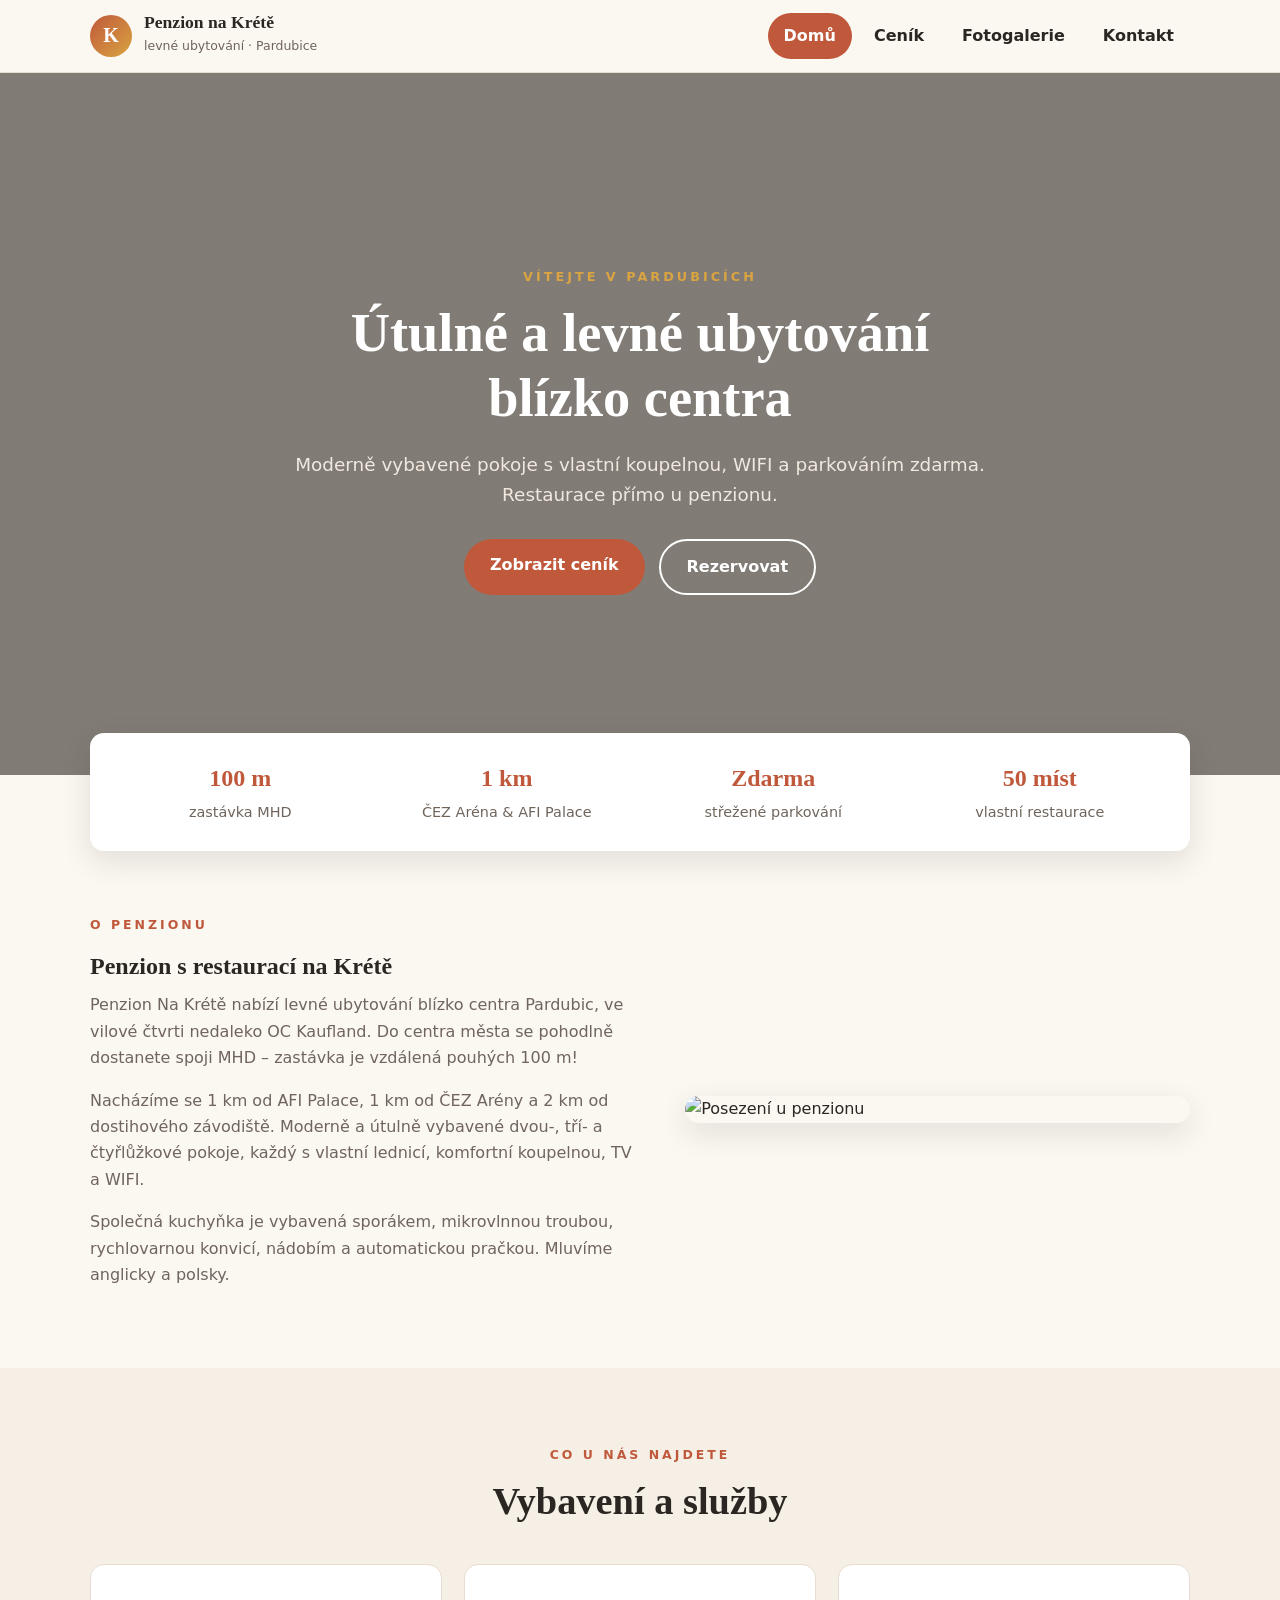
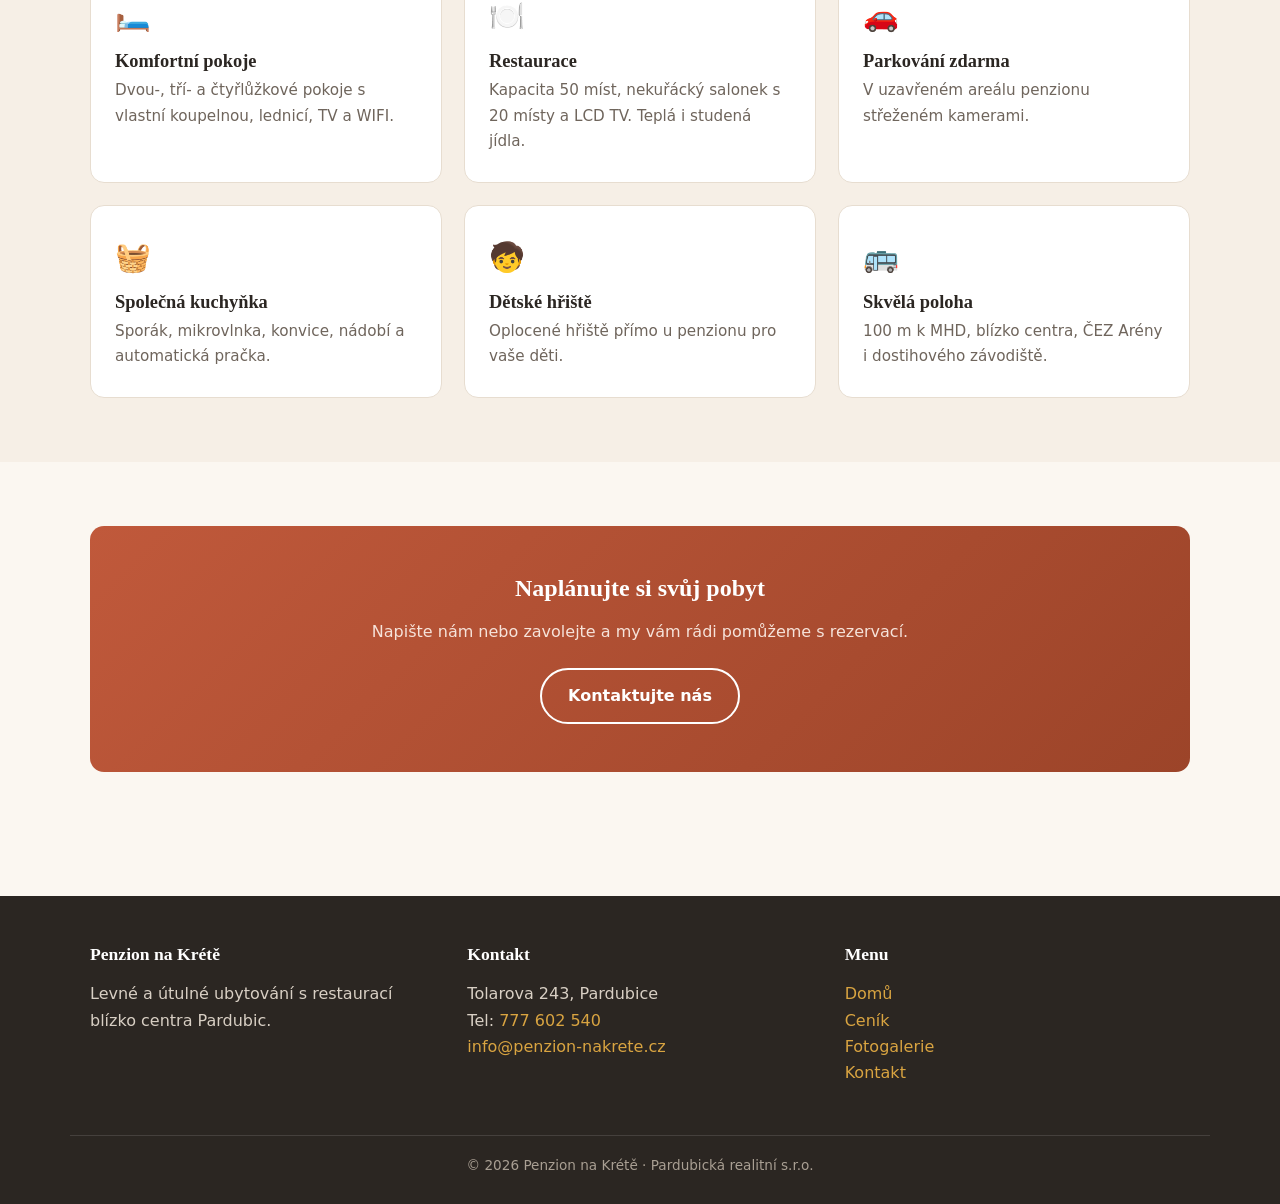
==== index.html @ 8713d65c "Add files via upload" ====
<!DOCTYPE html>
<html lang="cs">
<head>
  <meta charset="UTF-8" />
  <meta name="viewport" content="width=device-width, initial-scale=1" />
  <title>Penzion na Krétě – levné ubytování v Pardubicích</title>
  <meta name="description" content="Penzion Na Krétě nabízí levné a útulné ubytování blízko centra Pardubic. Restaurace, parkování zdarma, WIFI, dětské hřiště." />
  <link rel="stylesheet" href="base.css" />
  <link rel="stylesheet" href="index.css" />
</head>
<body>

  <!-- HLAVIČKA -->
  <header class="site-header">
    <div class="container header-inner">
      <a class="brand" href="index.html">
        <span class="brand-mark">K</span>
        <span class="brand-text">
          <strong>Penzion na Krétě</strong>
          <span>levné ubytování · Pardubice</span>
        </span>
      </a>
      <button class="burger" aria-label="Menu" aria-expanded="false">
        <span></span><span></span><span></span>
      </button>
      <nav class="main-nav">
        <ul>
          <li><a href="index.html" class="active">Domů</a></li>
          <li><a href="cenik.html">Ceník</a></li>
          <li><a href="fotogalerie.html">Fotogalerie</a></li>
          <li><a href="kontakt.html">Kontakt</a></li>
        </ul>
      </nav>
    </div>
  </header>

  <!-- HERO -->
  <section class="hero">
    <div class="hero-inner">
      <p class="eyebrow">Vítejte v Pardubicích</p>
      <h1>Útulné a levné ubytování blízko centra</h1>
      <p>Moderně vybavené pokoje s vlastní koupelnou, WIFI a parkováním zdarma. Restaurace přímo u penzionu.</p>
      <div class="hero-actions">
        <a href="cenik.html" class="btn">Zobrazit ceník</a>
        <a href="kontakt.html" class="btn btn-outline">Rezervovat</a>
      </div>
    </div>
  </section>

  <!-- RYCHLÁ FAKTA -->
  <div class="container facts">
    <div class="facts-grid">
      <div class="fact"><b>100 m</b><span>zastávka MHD</span></div>
      <div class="fact"><b>1 km</b><span>ČEZ Aréna &amp; AFI Palace</span></div>
      <div class="fact"><b>Zdarma</b><span>střežené parkování</span></div>
      <div class="fact"><b>50 míst</b><span>vlastní restaurace</span></div>
    </div>
  </div>

  <!-- O PENZIONU -->
  <section class="section">
    <div class="container">
      <div class="about-grid">
        <div class="about-text">
          <p class="eyebrow" style="text-transform:uppercase;letter-spacing:3px;font-size:.78rem;color:var(--terracotta);font-weight:700;">O penzionu</p>
          <h2>Penzion s restaurací na Krétě</h2>
          <p>Penzion Na Krétě nabízí levné ubytování blízko centra Pardubic, ve vilové čtvrti nedaleko OC Kaufland. Do centra města se pohodlně dostanete spoji MHD – zastávka je vzdálená pouhých 100 m!</p>
          <p>Nacházíme se 1 km od AFI Palace, 1 km od ČEZ Arény a 2 km od dostihového závodiště. Moderně a útulně vybavené dvou-, tří- a čtyřlůžkové pokoje, každý s vlastní lednicí, komfortní koupelnou, TV a WIFI.</p>
          <p>Společná kuchyňka je vybavená sporákem, mikrovlnnou troubou, rychlovarnou konvicí, nádobím a automatickou pračkou. Mluvíme anglicky a polsky.</p>
        </div>
        <div class="about-img">
          <img src="images/phoca_thumb_l_P8182664.jpg" alt="Posezení u penzionu" />
        </div>
      </div>
    </div>
  </section>

  <!-- VYBAVENÍ -->
  <section class="section" style="background:var(--sand);">
    <div class="container">
      <div class="section-title">
        <p class="eyebrow">Co u nás najdete</p>
        <h2>Vybavení a služby</h2>
      </div>
      <div class="features">
        <div class="feature"><div class="ico">🛏️</div><h3>Komfortní pokoje</h3><p>Dvou-, tří- a čtyřlůžkové pokoje s vlastní koupelnou, lednicí, TV a WIFI.</p></div>
        <div class="feature"><div class="ico">🍽️</div><h3>Restaurace</h3><p>Kapacita 50 míst, nekuřácký salonek s 20 místy a LCD TV. Teplá i studená jídla.</p></div>
        <div class="feature"><div class="ico">🚗</div><h3>Parkování zdarma</h3><p>V uzavřeném areálu penzionu střeženém kamerami.</p></div>
        <div class="feature"><div class="ico">🧺</div><h3>Společná kuchyňka</h3><p>Sporák, mikrovlnka, konvice, nádobí a automatická pračka.</p></div>
        <div class="feature"><div class="ico">🧒</div><h3>Dětské hřiště</h3><p>Oplocené hřiště přímo u penzionu pro vaše děti.</p></div>
        <div class="feature"><div class="ico">🚌</div><h3>Skvělá poloha</h3><p>100 m k MHD, blízko centra, ČEZ Arény i dostihového závodiště.</p></div>
      </div>
    </div>
  </section>

  <!-- CTA -->
  <section class="section">
    <div class="container">
      <div class="cta">
        <h2>Naplánujte si svůj pobyt</h2>
        <p>Napište nám nebo zavolejte a my vám rádi pomůžeme s rezervací.</p>
        <a href="kontakt.html" class="btn btn-outline">Kontaktujte nás</a>
      </div>
    </div>
  </section>

  <!-- PATIČKA -->
  <footer class="site-footer">
    <div class="container footer-grid">
      <div>
        <h3>Penzion na Krétě</h3>
        <p>Levné a útulné ubytování s restaurací blízko centra Pardubic.</p>
      </div>
      <div>
        <h3>Kontakt</h3>
        <p>Tolarova 243, Pardubice<br />
        Tel: <a href="tel:+420777602540">777 602 540</a><br />
        <a href="mailto:info@penzion-nakrete.cz">info@penzion-nakrete.cz</a></p>
      </div>
      <div>
        <h3>Menu</h3>
        <p><a href="index.html">Domů</a><br />
        <a href="cenik.html">Ceník</a><br />
        <a href="fotogalerie.html">Fotogalerie</a><br />
        <a href="kontakt.html">Kontakt</a></p>
      </div>
    </div>
    <div class="footer-bottom container">
      © <span data-year></span> Penzion na Krétě · Pardubická realitní s.r.o.
    </div>
  </footer>

  <script src="config.js"></script>
  <script src="site.js"></script>
</body>
</html>
---- base.css ----
/* =====================================================================
   base.css – sdílené styly (hlavička, navigace, burger menu, patička)
   Barevné téma: zemité/terakotové tóny (jako slunečná Kréta)
   ===================================================================== */

:root {
  --terracotta: #c0593b;
  --terracotta-dark: #9c4429;
  --sand: #f6efe6;
  --cream: #fbf7f1;
  --ink: #2b2622;
  --muted: #6f655c;
  --sea: #2a7d8c;
  --gold: #d9a441;
  --line: #e7ddd0;
  --shadow: 0 10px 30px rgba(43, 38, 34, 0.12);
  --radius: 14px;
  --maxw: 1140px;
}

* { box-sizing: border-box; }

html { scroll-behavior: smooth; }

body {
  margin: 0;
  font-family: "Segoe UI", system-ui, -apple-system, Roboto, Arial, sans-serif;
  color: var(--ink);
  background: var(--cream);
  line-height: 1.65;
  -webkit-font-smoothing: antialiased;
}

body.nav-open { overflow: hidden; }

img { max-width: 100%; display: block; }

a { color: var(--terracotta-dark); }

.container {
  width: 100%;
  max-width: var(--maxw);
  margin: 0 auto;
  padding: 0 20px;
}

h1, h2, h3 {
  font-family: Georgia, "Times New Roman", serif;
  color: var(--ink);
  line-height: 1.2;
  margin: 0 0 .5em;
}

.btn {
  display: inline-block;
  background: var(--terracotta);
  color: #fff;
  text-decoration: none;
  padding: 13px 26px;
  border-radius: 50px;
  font-weight: 600;
  border: none;
  cursor: pointer;
  transition: background .2s, transform .2s;
}
.btn:hover { background: var(--terracotta-dark); transform: translateY(-2px); }
.btn-outline {
  background: transparent;
  color: #fff;
  border: 2px solid #fff;
}
.btn-outline:hover { background: rgba(255,255,255,.15); }

/* ---------- HLAVIČKA ---------- */
.site-header {
  position: sticky;
  top: 0;
  z-index: 50;
  background: rgba(251, 247, 241, 0.95);
  backdrop-filter: blur(8px);
  border-bottom: 1px solid var(--line);
}
.header-inner {
  display: flex;
  align-items: center;
  justify-content: space-between;
  gap: 16px;
  min-height: 72px;
}
.brand {
  display: flex;
  align-items: center;
  gap: 12px;
  text-decoration: none;
  color: var(--ink);
}
.brand-mark {
  width: 42px; height: 42px;
  border-radius: 50%;
  background: linear-gradient(135deg, var(--terracotta), var(--gold));
  color: #fff;
  display: grid; place-items: center;
  font-family: Georgia, serif;
  font-weight: bold;
  font-size: 20px;
  flex: 0 0 auto;
}
.brand-text strong { font-size: 1.1rem; font-family: Georgia, serif; display:block; line-height:1.1; }
.brand-text span { font-size: .78rem; color: var(--muted); }

.main-nav ul {
  list-style: none;
  display: flex;
  gap: 6px;
  margin: 0; padding: 0;
}
.main-nav a {
  display: block;
  text-decoration: none;
  color: var(--ink);
  padding: 10px 16px;
  border-radius: 50px;
  font-weight: 600;
  transition: background .15s, color .15s;
}
.main-nav a:hover { background: var(--sand); }
.main-nav a.active { background: var(--terracotta); color: #fff; }

/* Burger */
.burger {
  display: none;
  flex-direction: column;
  justify-content: center;
  gap: 5px;
  width: 46px; height: 46px;
  background: transparent;
  border: none;
  cursor: pointer;
  padding: 0;
}
.burger span {
  display: block;
  height: 3px;
  width: 26px;
  margin: 0 auto;
  background: var(--ink);
  border-radius: 3px;
  transition: transform .25s, opacity .25s;
}
.burger.active span:nth-child(1) { transform: translateY(8px) rotate(45deg); }
.burger.active span:nth-child(2) { opacity: 0; }
.burger.active span:nth-child(3) { transform: translateY(-8px) rotate(-45deg); }

/* ---------- PATIČKA ---------- */
.site-footer {
  background: var(--ink);
  color: #d8cfc4;
  margin-top: 60px;
  padding: 48px 0 28px;
}
.footer-grid {
  display: grid;
  grid-template-columns: repeat(3, 1fr);
  gap: 32px;
}
.site-footer h3 { color: #fff; font-size: 1.1rem; }
.site-footer a { color: var(--gold); text-decoration: none; }
.site-footer a:hover { text-decoration: underline; }
.footer-bottom {
  border-top: 1px solid rgba(255,255,255,.12);
  margin-top: 32px;
  padding-top: 18px;
  font-size: .85rem;
  color: #a99f93;
  text-align: center;
}

/* ---------- RESPONZIVITA / BURGER MENU ---------- */
@media (max-width: 860px) {
  .burger { display: flex; }
  .main-nav {
    position: fixed;
    inset: 72px 0 auto 0;
    background: var(--cream);
    border-bottom: 1px solid var(--line);
    box-shadow: var(--shadow);
    transform: translateY(-150%);
    transition: transform .3s ease;
    max-height: calc(100vh - 72px);
    overflow-y: auto;
  }
  .main-nav.open { transform: translateY(0); }
  .main-nav ul { flex-direction: column; gap: 0; padding: 12px; }
  .main-nav a { padding: 14px 16px; font-size: 1.05rem; }
  .footer-grid { grid-template-columns: 1fr; gap: 24px; }
}
---- index.css ----
/* index.css – styly pro úvodní stránku */

.hero {
  position: relative;
  min-height: 78vh;
  display: flex;
  align-items: center;
  color: #fff;
  background:
    linear-gradient(rgba(30,22,16,.55), rgba(30,22,16,.55)),
    url("images/eaab3e021c64078638f8e36612029b47.jpg") center/cover no-repeat;
  text-align: center;
}
.hero-inner { max-width: 760px; margin: 0 auto; padding: 60px 20px; }
.hero .eyebrow {
  text-transform: uppercase;
  letter-spacing: 3px;
  font-size: .8rem;
  color: var(--gold);
  font-weight: 700;
  margin-bottom: 14px;
}
.hero h1 { color: #fff; font-size: clamp(2.1rem, 5vw, 3.4rem); margin-bottom: 16px; }
.hero p { font-size: 1.15rem; color: #f1e9df; margin-bottom: 28px; }
.hero-actions { display: flex; gap: 14px; justify-content: center; flex-wrap: wrap; }

/* Pruh s rychlými fakty */
.facts {
  margin-top: -42px;
  position: relative;
  z-index: 5;
}
.facts-grid {
  display: grid;
  grid-template-columns: repeat(4, 1fr);
  gap: 18px;
  background: #fff;
  border-radius: var(--radius);
  box-shadow: var(--shadow);
  padding: 26px;
}
.fact { text-align: center; }
.fact b { display: block; font-size: 1.5rem; color: var(--terracotta); font-family: Georgia, serif; }
.fact span { font-size: .9rem; color: var(--muted); }

/* Sekce O penzionu */
.section { padding: 64px 0; }
.section-title { text-align: center; max-width: 680px; margin: 0 auto 40px; }
.section-title .eyebrow {
  text-transform: uppercase; letter-spacing: 3px; font-size: .78rem;
  color: var(--terracotta); font-weight: 700;
}
.section-title h2 { font-size: clamp(1.7rem, 3.5vw, 2.4rem); }

.about-grid {
  display: grid;
  grid-template-columns: 1.1fr 1fr;
  gap: 40px;
  align-items: center;
}
.about-text p { color: var(--muted); margin: 0 0 16px; }
.about-img img { border-radius: var(--radius); box-shadow: var(--shadow); }

/* Vybavení / služby */
.features {
  display: grid;
  grid-template-columns: repeat(3, 1fr);
  gap: 22px;
}
.feature {
  background: #fff;
  border: 1px solid var(--line);
  border-radius: var(--radius);
  padding: 28px 24px;
  transition: transform .2s, box-shadow .2s;
}
.feature:hover { transform: translateY(-4px); box-shadow: var(--shadow); }
.feature .ico { font-size: 1.8rem; margin-bottom: 10px; }
.feature h3 { font-size: 1.15rem; margin-bottom: 6px; }
.feature p { color: var(--muted); font-size: .95rem; margin: 0; }

/* CTA pruh */
.cta {
  background: linear-gradient(135deg, var(--terracotta), var(--terracotta-dark));
  color: #fff;
  text-align: center;
  border-radius: var(--radius);
  padding: 48px 24px;
}
.cta h2 { color: #fff; }
.cta p { color: #f6e3da; margin-bottom: 22px; }

@media (max-width: 860px) {
  .facts-grid { grid-template-columns: repeat(2, 1fr); }
  .about-grid { grid-template-columns: 1fr; }
  .features { grid-template-columns: 1fr; }
}
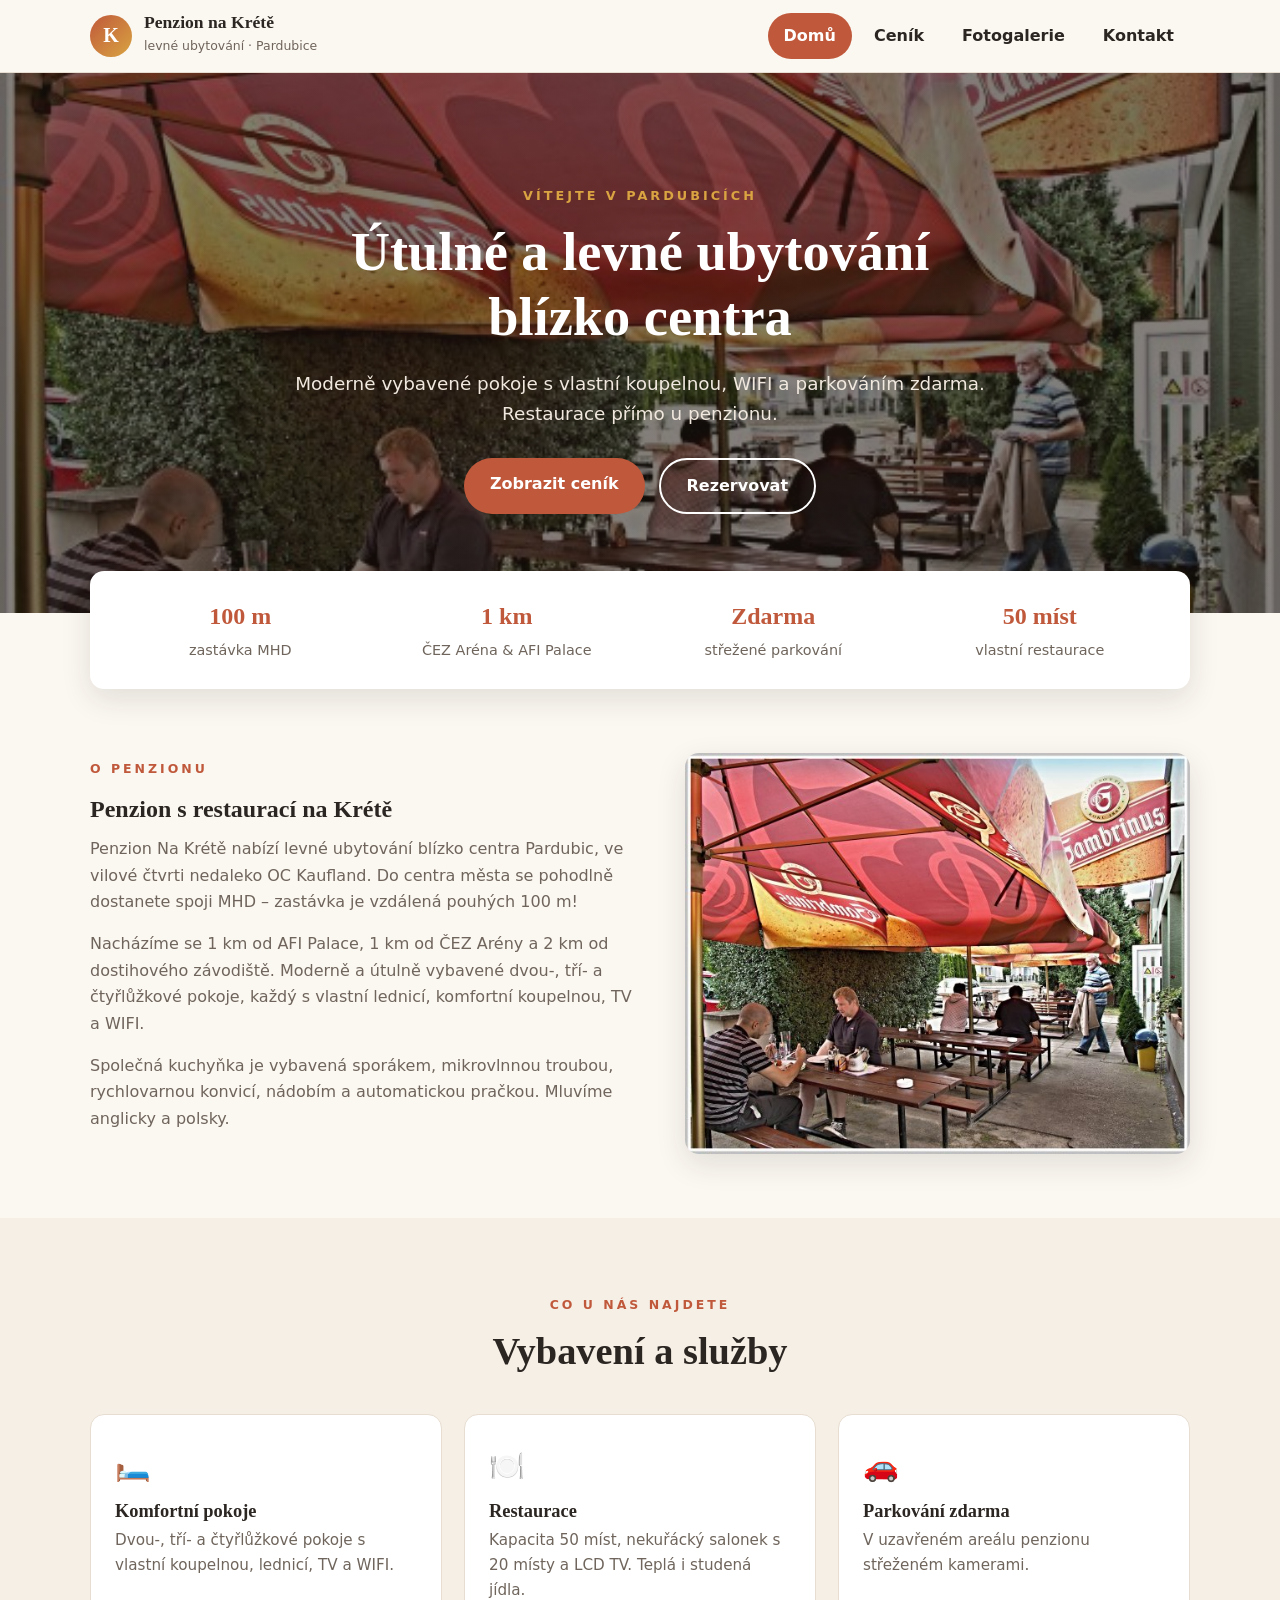
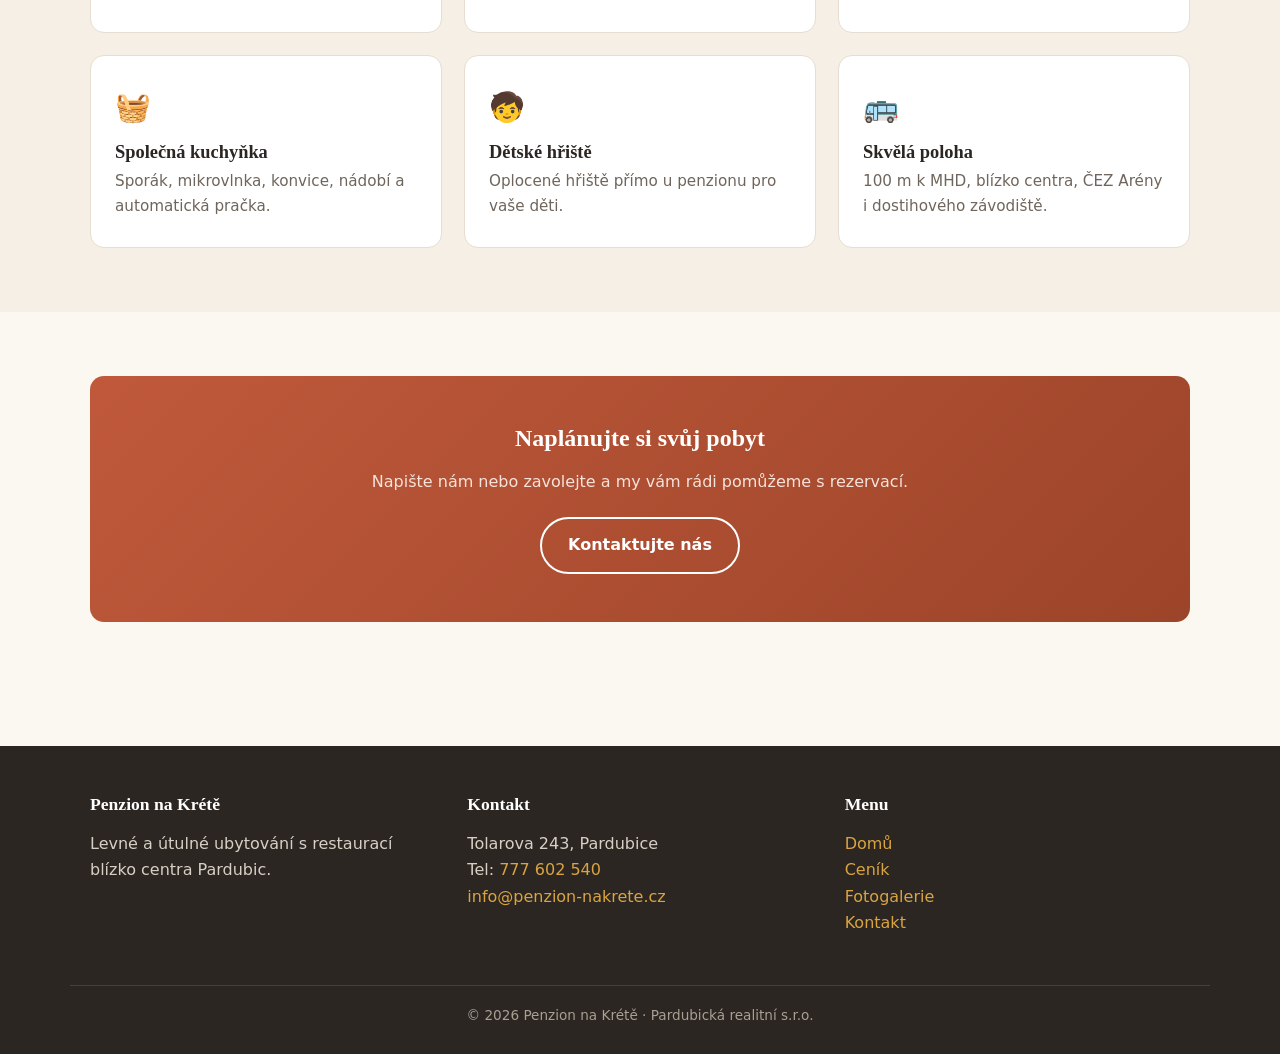
==== commit b6dd760a: "Add files via upload" ====
--- a/index.html
+++ b/index.html
@@ -5,8 +5,8 @@
   <meta name="viewport" content="width=device-width, initial-scale=1" />
   <title>Penzion na Krétě – levné ubytování v Pardubicích</title>
   <meta name="description" content="Penzion Na Krétě nabízí levné a útulné ubytování blízko centra Pardubic. Restaurace, parkování zdarma, WIFI, dětské hřiště." />
-  <link rel="stylesheet" href="base.css" />
-  <link rel="stylesheet" href="index.css" />
+  <link rel="stylesheet" href="base.css?v=3" />
+  <link rel="stylesheet" href="index.css?v=3" />
 </head>
 <body>
 
@@ -130,7 +130,7 @@
     </div>
   </footer>
 
-  <script src="config.js"></script>
-  <script src="site.js"></script>
+  <script src="config.js?v=3"></script>
+  <script src="site.js?v=3"></script>
 </body>
 </html>
--- a/index.css
+++ b/index.css
@@ -2,13 +2,19 @@
 
 .hero {
   position: relative;
-  min-height: 78vh;
+  min-height: 460px;
+  height: 60vh;
+  max-height: 560px;
   display: flex;
   align-items: center;
   color: #fff;
-  background:
+  background-color: #2b2622;
+  background-image:
     linear-gradient(rgba(30,22,16,.55), rgba(30,22,16,.55)),
-    url("images/eaab3e021c64078638f8e36612029b47.jpg") center/cover no-repeat;
+    url("images/phoca_thumb_l_P8182664.jpg");
+  background-size: cover, cover;
+  background-position: center, center;
+  background-repeat: no-repeat, no-repeat;
   text-align: center;
 }
 .hero-inner { max-width: 760px; margin: 0 auto; padding: 60px 20px; }
@@ -24,12 +30,7 @@
 .hero p { font-size: 1.15rem; color: #f1e9df; margin-bottom: 28px; }
 .hero-actions { display: flex; gap: 14px; justify-content: center; flex-wrap: wrap; }
 
-/* Pruh s rychlými fakty */
-.facts {
-  margin-top: -42px;
-  position: relative;
-  z-index: 5;
-}
+.facts { margin-top: -42px; position: relative; z-index: 5; }
 .facts-grid {
   display: grid;
   grid-template-columns: repeat(4, 1fr);
@@ -43,7 +44,6 @@
 .fact b { display: block; font-size: 1.5rem; color: var(--terracotta); font-family: Georgia, serif; }
 .fact span { font-size: .9rem; color: var(--muted); }
 
-/* Sekce O penzionu */
 .section { padding: 64px 0; }
 .section-title { text-align: center; max-width: 680px; margin: 0 auto 40px; }
 .section-title .eyebrow {
@@ -61,7 +61,6 @@
 .about-text p { color: var(--muted); margin: 0 0 16px; }
 .about-img img { border-radius: var(--radius); box-shadow: var(--shadow); }
 
-/* Vybavení / služby */
 .features {
   display: grid;
   grid-template-columns: repeat(3, 1fr);
@@ -79,7 +78,6 @@
 .feature h3 { font-size: 1.15rem; margin-bottom: 6px; }
 .feature p { color: var(--muted); font-size: .95rem; margin: 0; }
 
-/* CTA pruh */
 .cta {
   background: linear-gradient(135deg, var(--terracotta), var(--terracotta-dark));
   color: #fff;
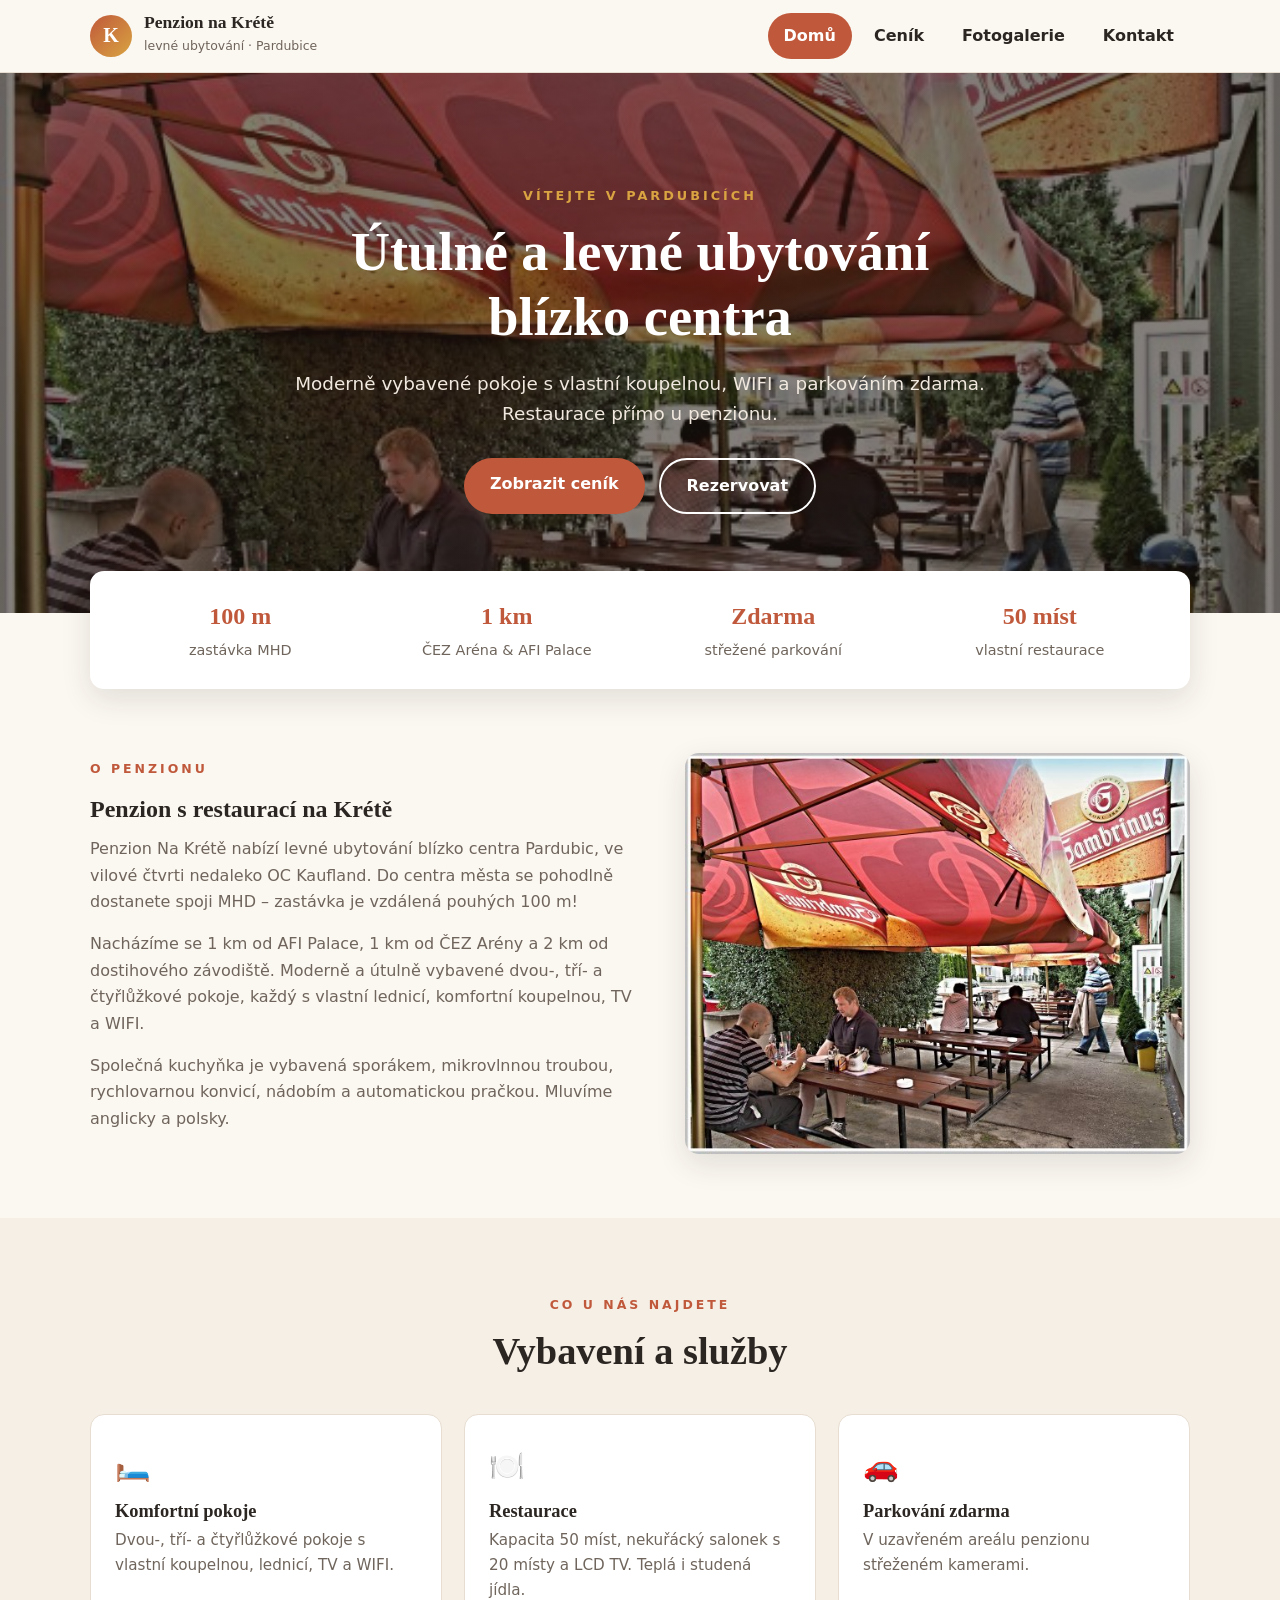
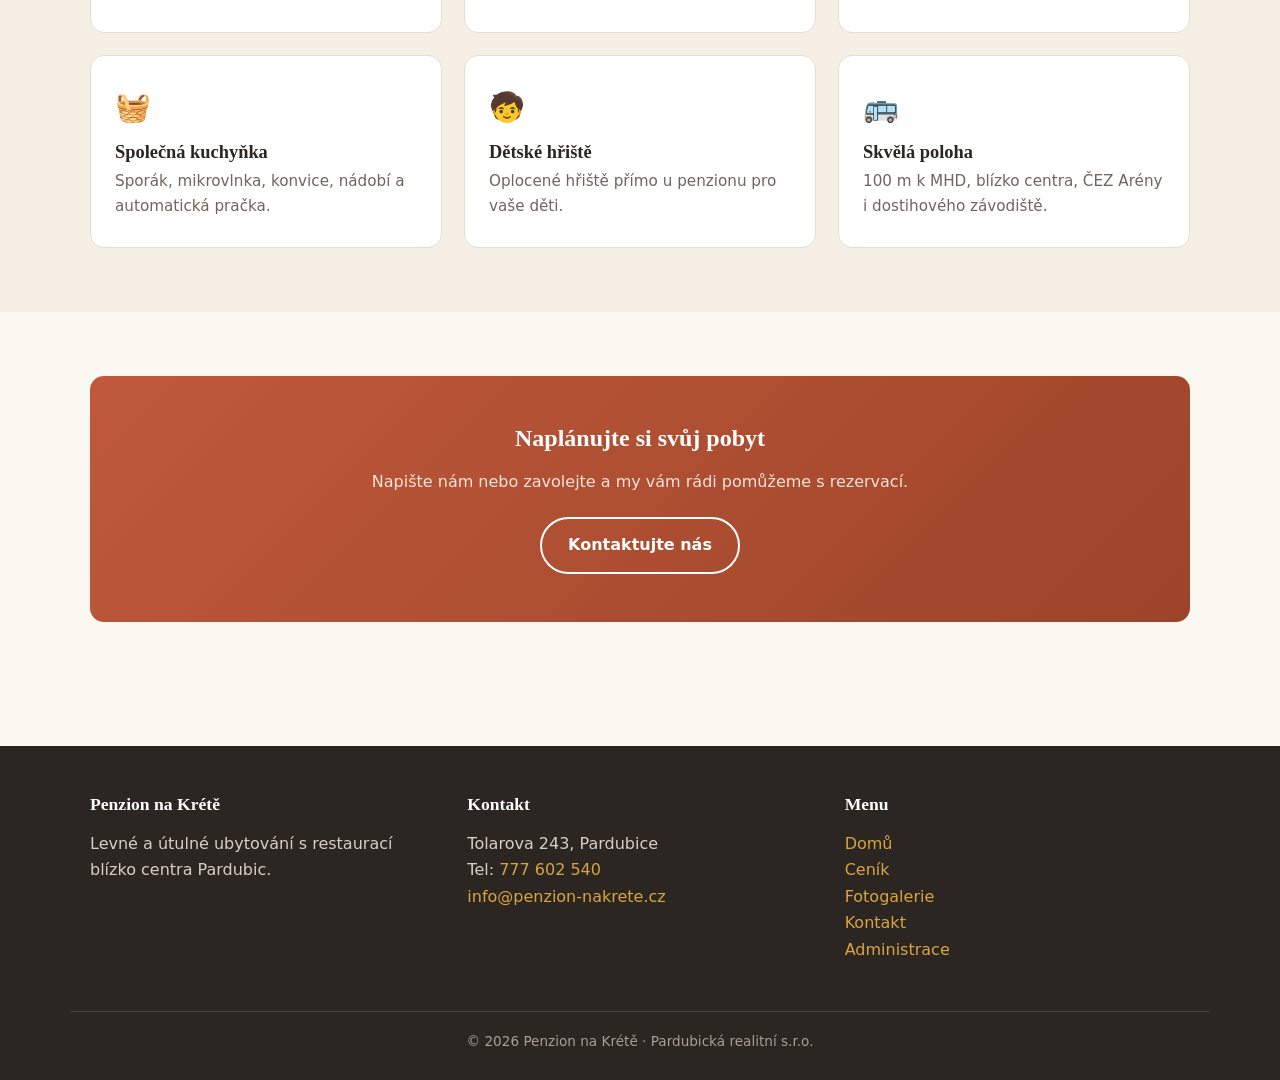
==== commit 9707d21f: "Add files via upload" ====
--- a/index.html
+++ b/index.html
@@ -122,7 +122,8 @@
         <p><a href="index.html">Domů</a><br />
         <a href="cenik.html">Ceník</a><br />
         <a href="fotogalerie.html">Fotogalerie</a><br />
-        <a href="kontakt.html">Kontakt</a></p>
+        <a href="kontakt.html">Kontakt</a><br />
+        <a href="admin.html">Administrace</a></p>
       </div>
     </div>
     <div class="footer-bottom container">
